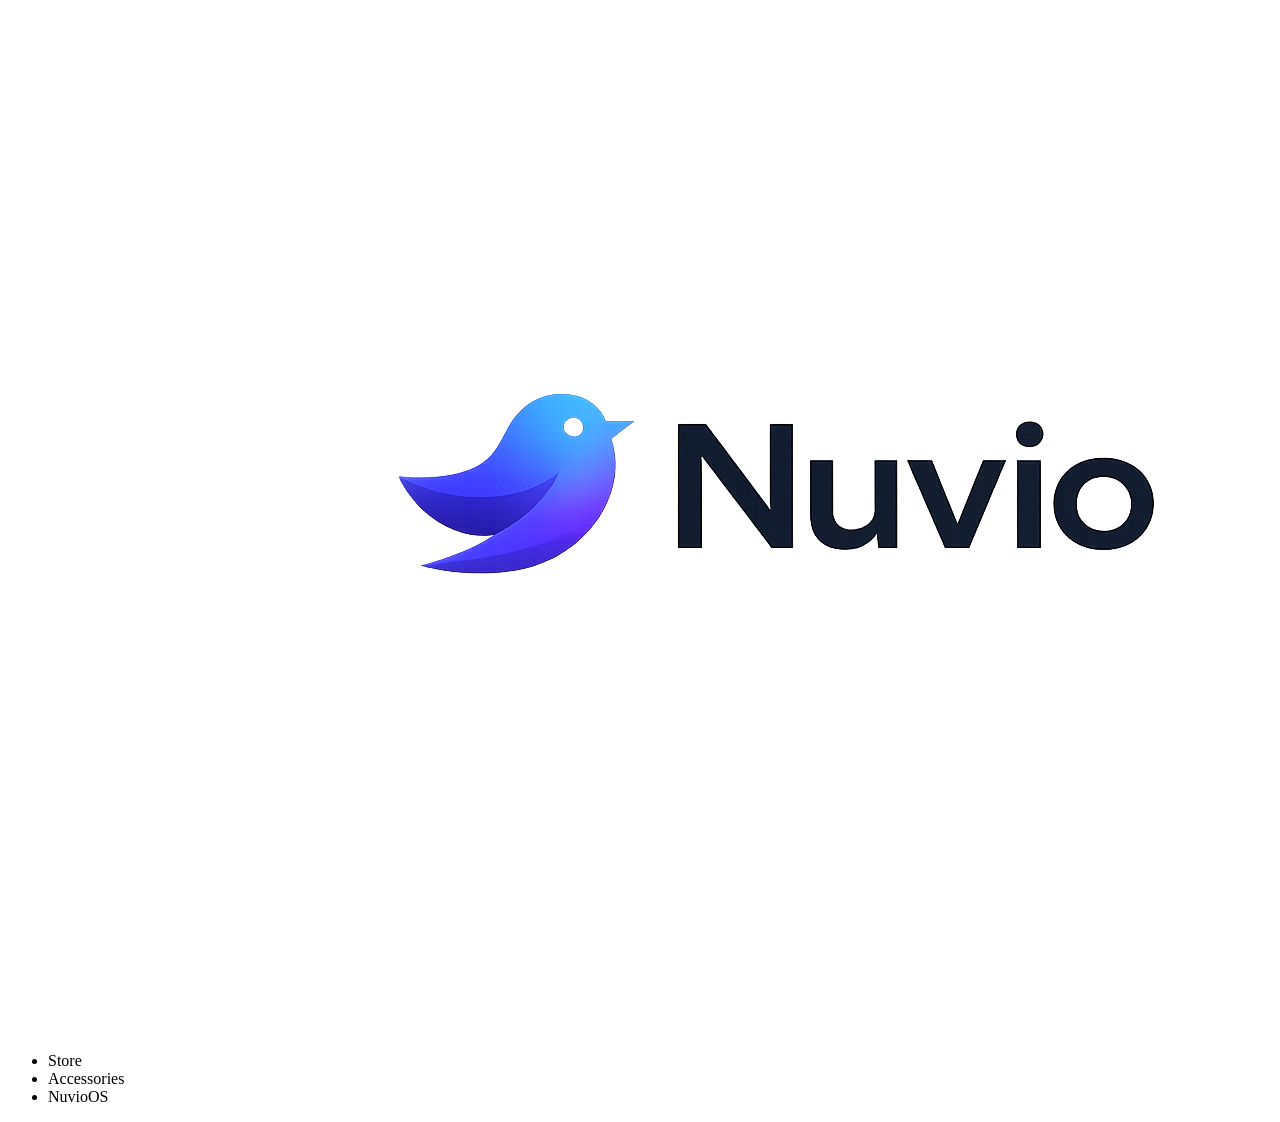
==== index.html @ 67d189f1 "added header in index & added icons" ====
<!DOCTYPE html>
<html lang="en">
<head>
    <meta charset="UTF-8">
    <meta name="viewport" content="width=device-width, initial-scale=1.0">
    <title>Document</title>
    <link rel="stylesheet" href="CSS/style.css">
</head>
<body>
    <header>
        <a href="index.html"><img src="IMG/logo.png" alt="logo"></a>

        <ul>
            <li>Store</li>
            <li>Accessories</li>
            <li>NuvioOS</li>
        </ul>
    </header>
</body>
</html>
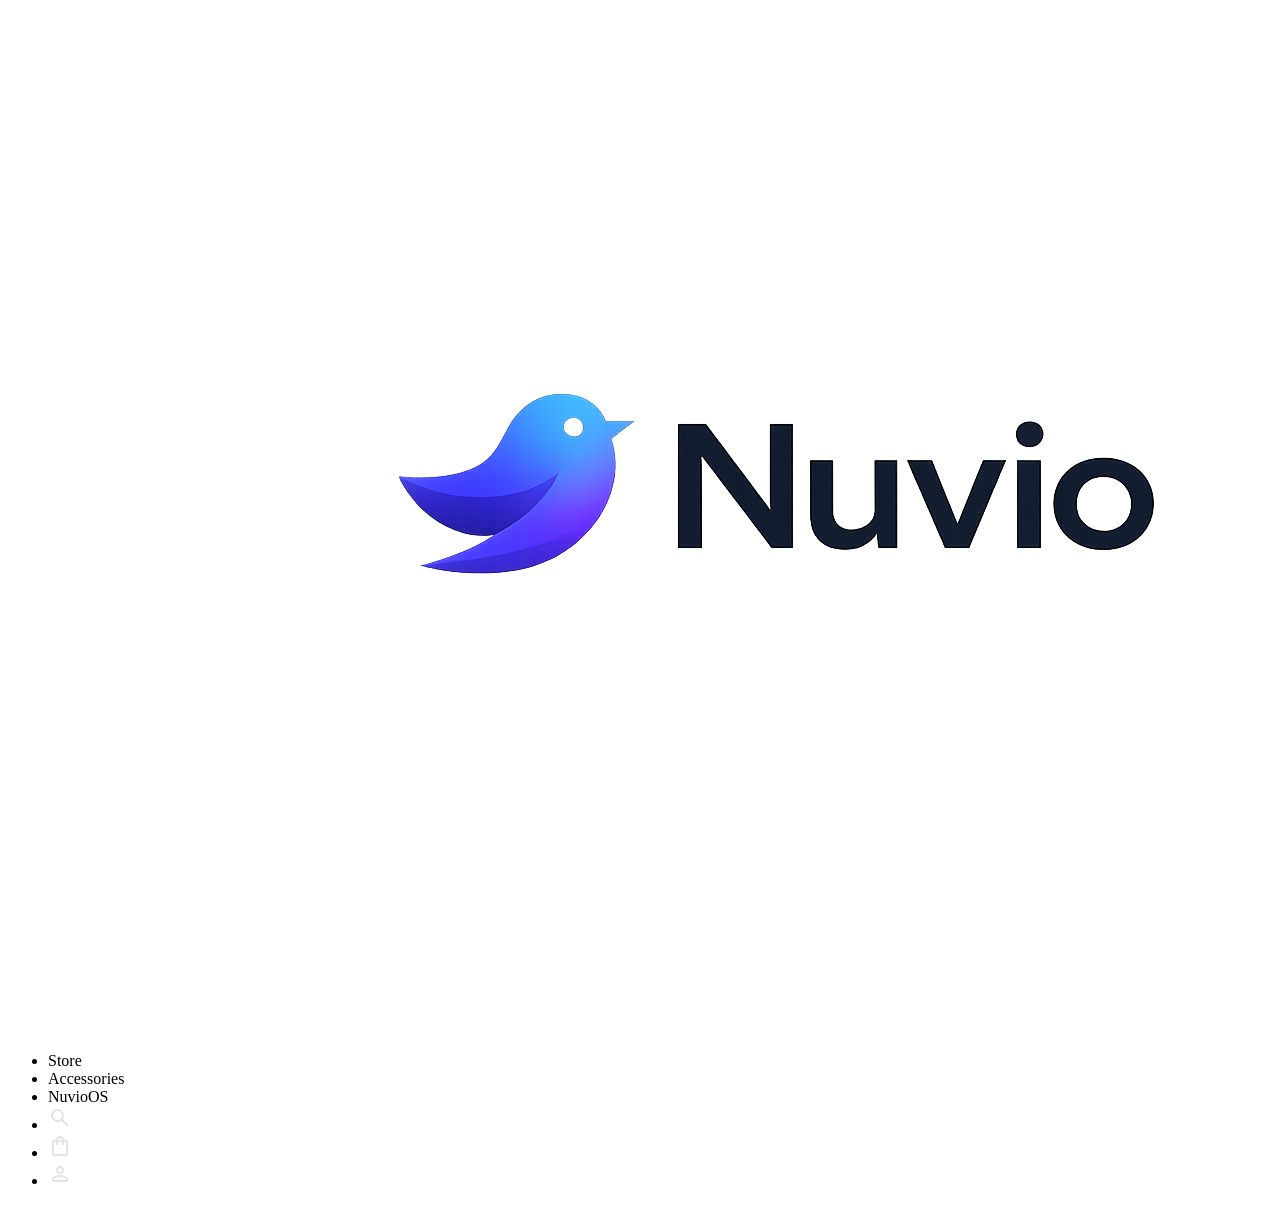
==== commit f8a472f3: "added css and html pages" ====
--- a/index.html
+++ b/index.html
@@ -14,7 +14,34 @@
             <li>Store</li>
             <li>Accessories</li>
             <li>NuvioOS</li>
+            <li><img src="IMG/search_icon.svg" alt="search"></li>
+            <li><img src="IMG/shop_icon.svg" alt="shop"></li>
+            <li><img src="IMG/profile_icon.svg" alt="profile"></li>
         </ul>
     </header>
+
+
+
+    <main>
+        <section class="section1">
+
+        </section>
+
+
+        <section class="section2">
+
+        </section>
+
+
+        <section class="section3">
+
+        </section>
+    </main>
+
+
+
+    <footer>
+
+    </footer>
 </body>
 </html>
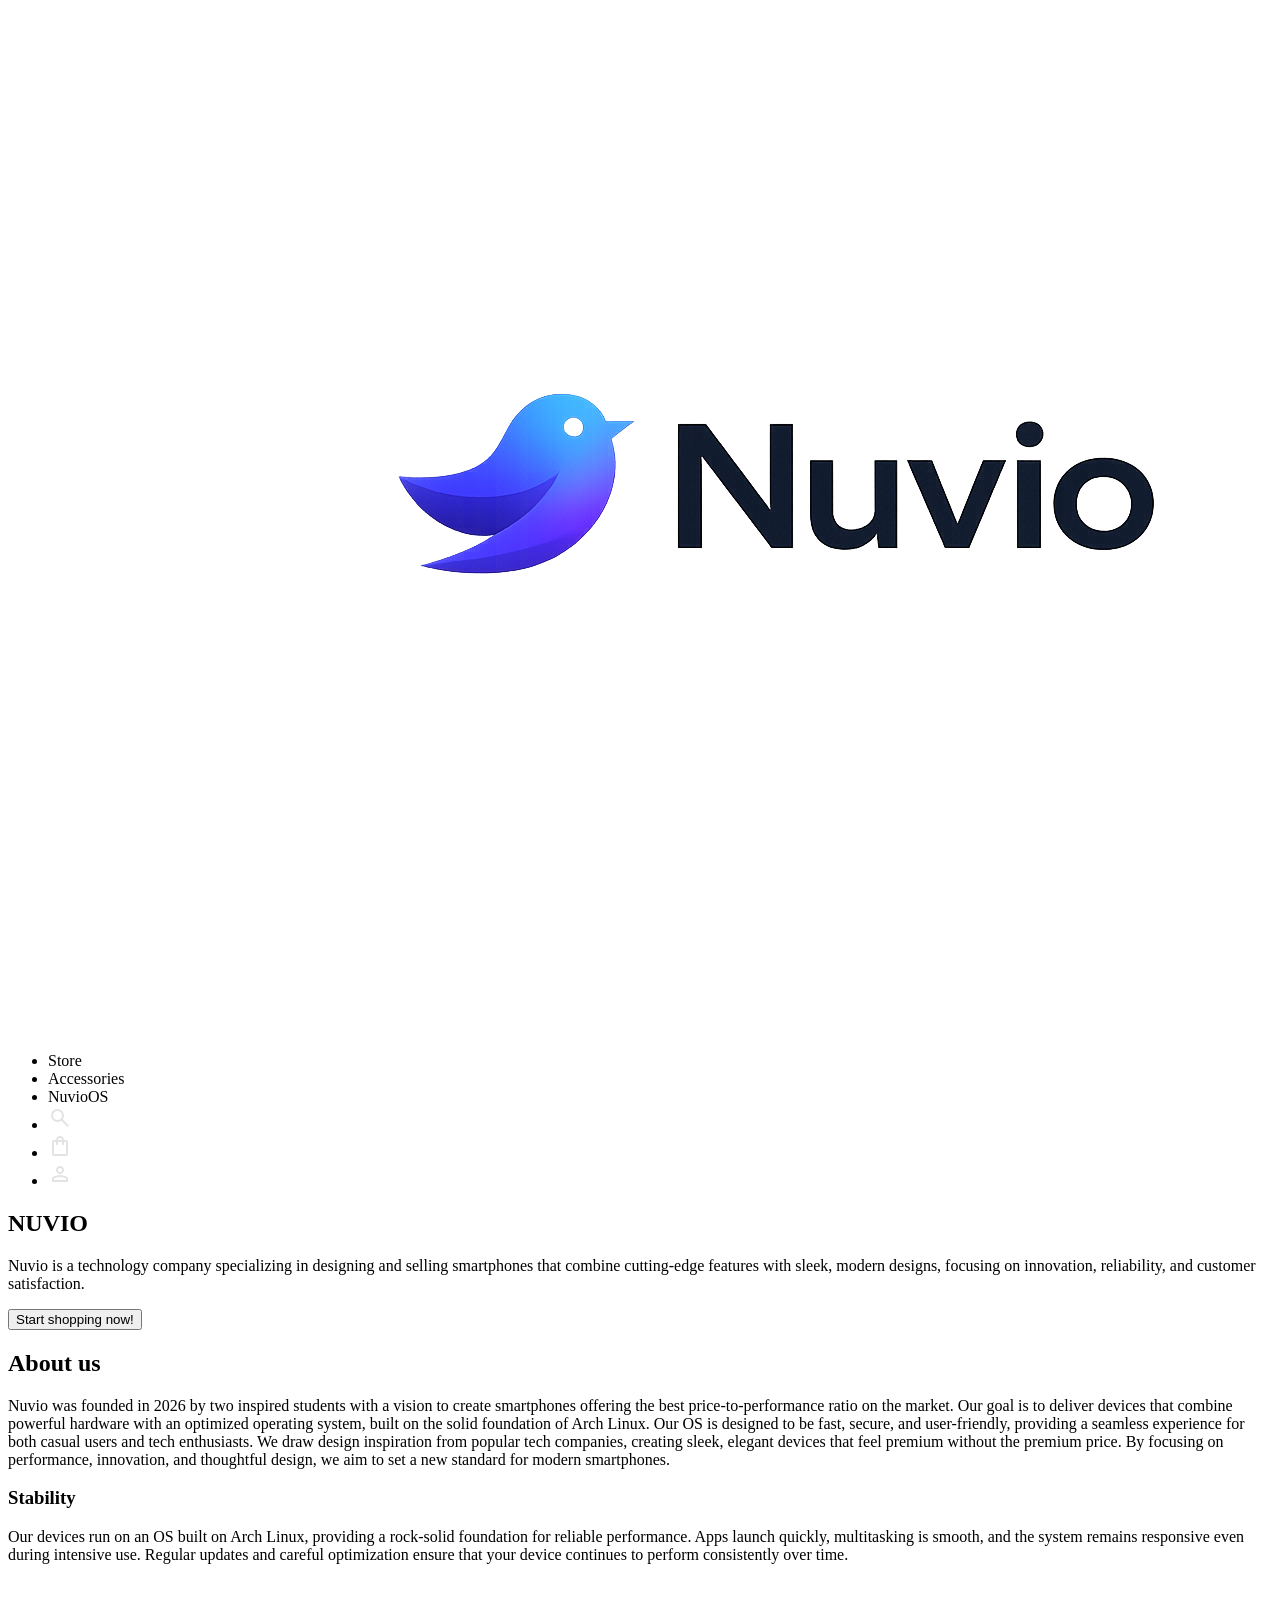
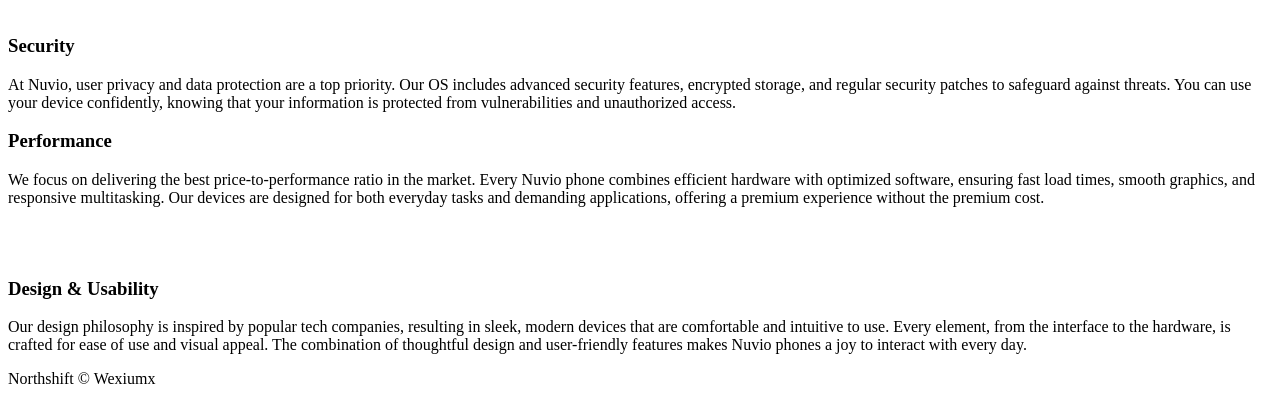
==== commit 0e2a7b18: "added articles in html" ====
--- a/index.html
+++ b/index.html
@@ -24,24 +24,61 @@
 
     <main>
         <section class="section1">
+            <h1>NUVIO</h1>
 
+            <p>Nuvio is a technology company specializing in designing and selling smartphones that combine cutting-edge features with sleek, modern designs, focusing on innovation, reliability, and customer satisfaction.</p>
+
+            <button>Start shopping now!</button>
         </section>
 
 
         <section class="section2">
+            <h2>About us</h2>
+
+            <p>Nuvio was founded in 2026 by two inspired students with a vision to create smartphones offering the best price-to-performance ratio on the market. Our goal is to deliver devices that combine powerful hardware with an optimized operating system, built on the solid foundation of Arch Linux. Our OS is designed to be fast, secure, and user-friendly, providing a seamless experience for both casual users and tech enthusiasts. We draw design inspiration from popular tech companies, creating sleek, elegant devices that feel premium without the premium price. By focusing on performance, innovation, and thoughtful design, we aim to set a new standard for modern smartphones.</p>
 
         </section>
 
 
         <section class="section3">
+            <article class="feature text-left">
+                <div class="text-box">
+                    <h3>Stability</h3>
+                    <p>Our devices run on an OS built on Arch Linux, providing a rock-solid foundation for reliable performance. Apps launch quickly, multitasking is smooth, and the system remains responsive even during intensive use. Regular updates and careful optimization ensure that your device continues to perform consistently over time.</p>
+                </div>
+                <img src="" alt="">
+            </article>
 
+            <article class="feature image-left">
+                <img src="" alt="">
+                <div class="text-box">
+                    <h3>Security</h3>
+                    <p>At Nuvio, user privacy and data protection are a top priority. Our OS includes advanced security features, encrypted storage, and regular security patches to safeguard against threats. You can use your device confidently, knowing that your information is protected from vulnerabilities and unauthorized access.</p>
+                </div>
+            </article>
+
+            <article class="feature text-left">
+                <div class="text-box">
+                    <h3>Performance</h3>
+                    <p>We focus on delivering the best price-to-performance ratio in the market. Every Nuvio phone combines efficient hardware with optimized software, ensuring fast load times, smooth graphics, and responsive multitasking. Our devices are designed for both everyday tasks and demanding applications, offering a premium experience without the premium cost.</p>
+                </div>
+                <img src="" alt="">
+            </article>
+
+            <article class="feature box-left">
+                <img src="" alt="">
+                <div class="text-box">
+                    <h3>Design & Usability</h3>
+                    <p>Our design philosophy is inspired by popular tech companies, resulting in sleek, modern devices that are comfortable and intuitive to use. Every element, from the interface to the hardware, is crafted for ease of use and visual appeal. The combination of thoughtful design and user-friendly features makes Nuvio phones a joy to interact with every day.</p>
+                </div>
+            </article>
         </section>
     </main>
 
 
 
     <footer>
-
+        <p>Northshift &copy; Wexiumx</p>
     </footer>
 </body>
 </html>
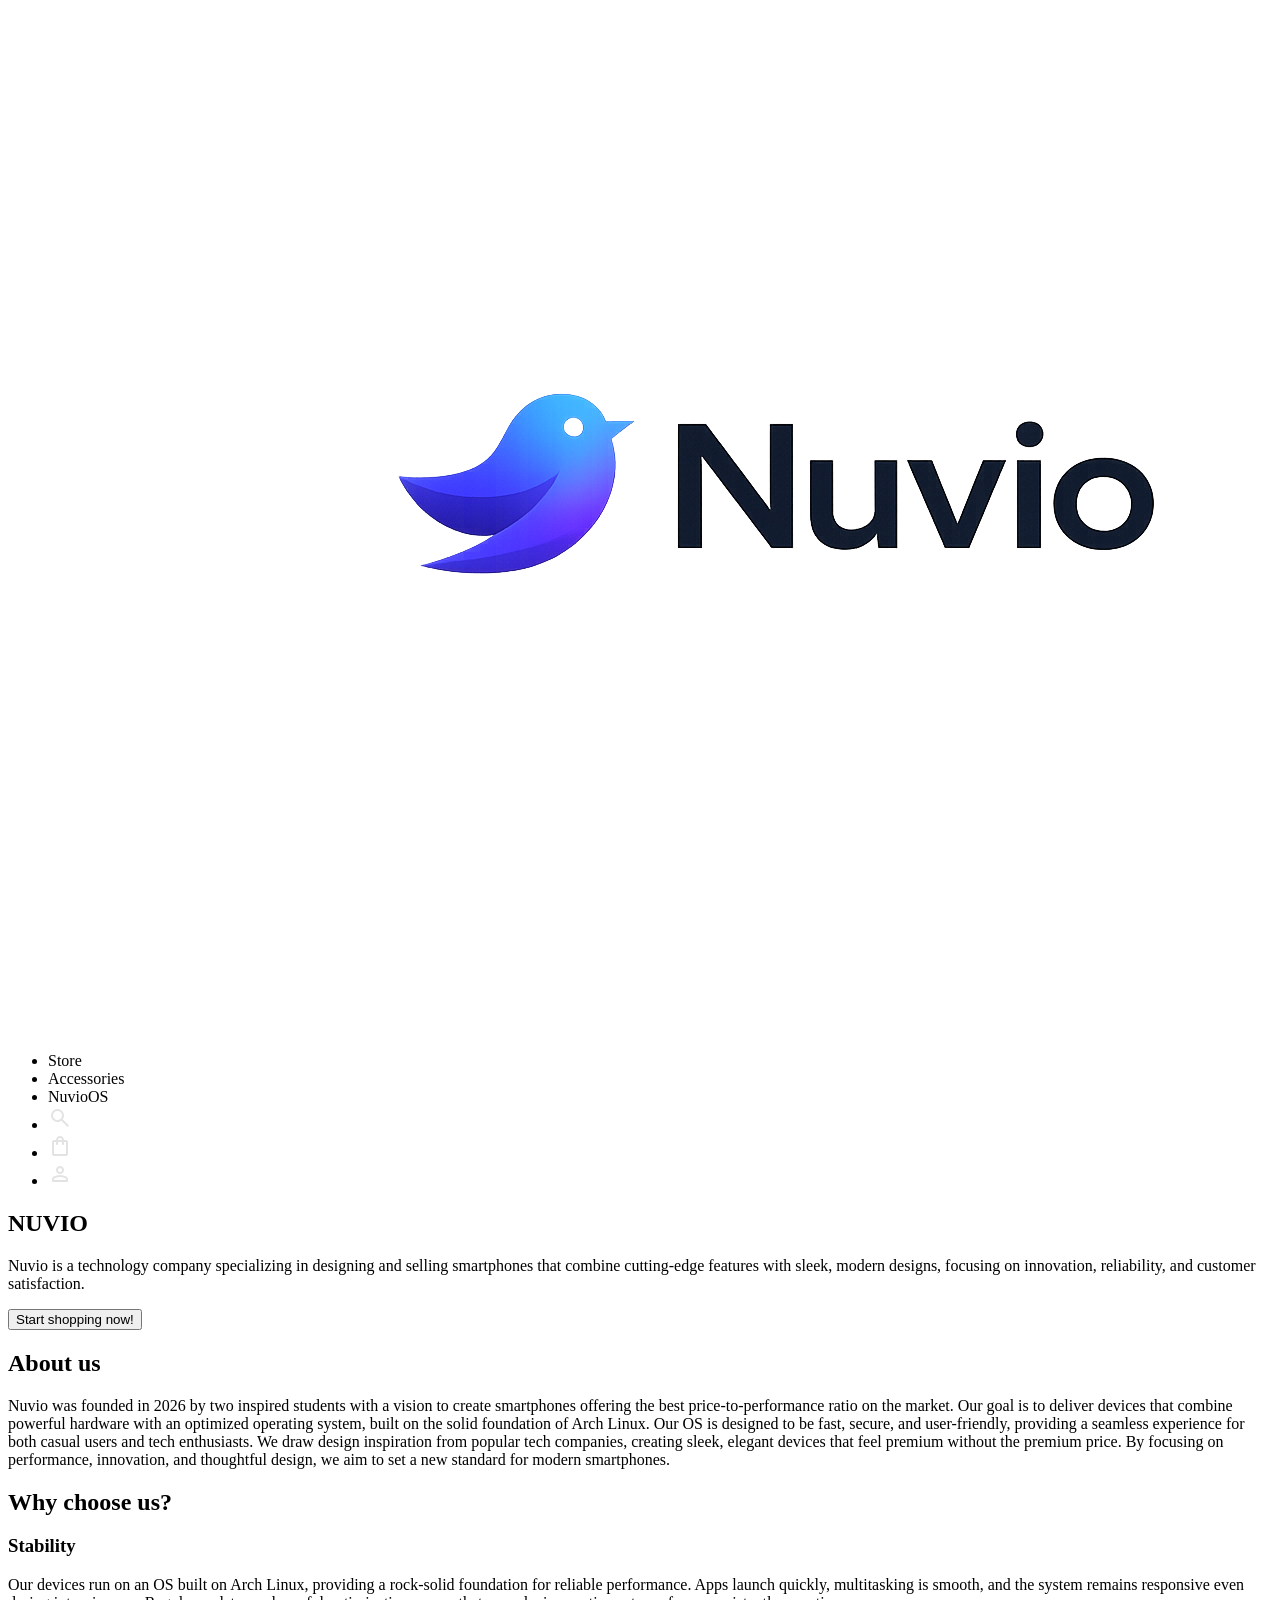
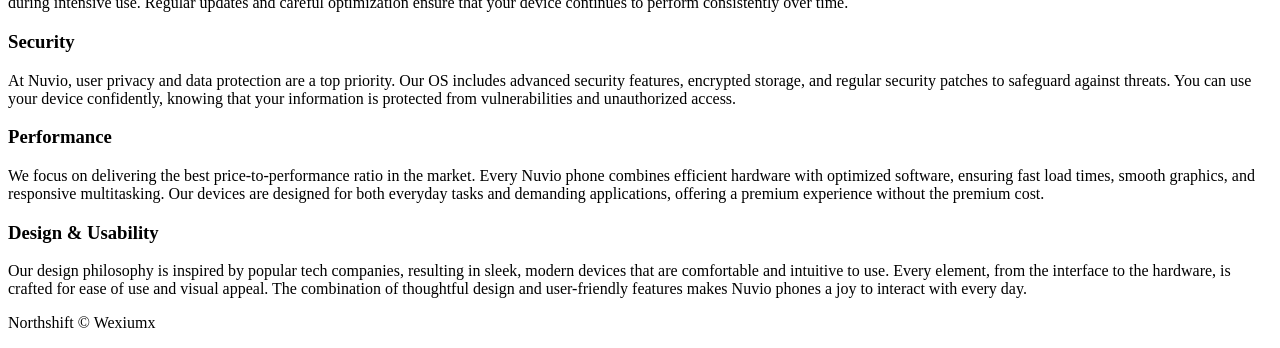
==== commit 1af6382a: "changed articles to cards, because we didn't find images" ====
--- a/index.html
+++ b/index.html
@@ -41,36 +41,34 @@
 
 
         <section class="section3">
-            <article class="feature text-left">
-                <div class="text-box">
-                    <h3>Stability</h3>
-                    <p>Our devices run on an OS built on Arch Linux, providing a rock-solid foundation for reliable performance. Apps launch quickly, multitasking is smooth, and the system remains responsive even during intensive use. Regular updates and careful optimization ensure that your device continues to perform consistently over time.</p>
-                </div>
-                <img src="" alt="">
+            <h2>Why choose us?</h2>
+
+
+            <article class="feature card1">
+                <h3>Stability</h3>
+
+                <p>Our devices run on an OS built on Arch Linux, providing a rock-solid foundation for reliable performance. Apps launch quickly, multitasking is smooth, and the system remains responsive even during intensive use. Regular updates and careful optimization ensure that your device continues to perform consistently over time.</p>
             </article>
 
-            <article class="feature image-left">
-                <img src="" alt="">
-                <div class="text-box">
-                    <h3>Security</h3>
-                    <p>At Nuvio, user privacy and data protection are a top priority. Our OS includes advanced security features, encrypted storage, and regular security patches to safeguard against threats. You can use your device confidently, knowing that your information is protected from vulnerabilities and unauthorized access.</p>
-                </div>
+
+            <article class="feature card2">
+                <h3>Security</h3>
+
+                <p>At Nuvio, user privacy and data protection are a top priority. Our OS includes advanced security features, encrypted storage, and regular security patches to safeguard against threats. You can use your device confidently, knowing that your information is protected from vulnerabilities and unauthorized access.</p>
             </article>
 
-            <article class="feature text-left">
-                <div class="text-box">
-                    <h3>Performance</h3>
-                    <p>We focus on delivering the best price-to-performance ratio in the market. Every Nuvio phone combines efficient hardware with optimized software, ensuring fast load times, smooth graphics, and responsive multitasking. Our devices are designed for both everyday tasks and demanding applications, offering a premium experience without the premium cost.</p>
-                </div>
-                <img src="" alt="">
+
+            <article class="feature card3">
+                <h3>Performance</h3>
+
+                <p>We focus on delivering the best price-to-performance ratio in the market. Every Nuvio phone combines efficient hardware with optimized software, ensuring fast load times, smooth graphics, and responsive multitasking. Our devices are designed for both everyday tasks and demanding applications, offering a premium experience without the premium cost.</p>
             </article>
 
-            <article class="feature box-left">
-                <img src="" alt="">
-                <div class="text-box">
-                    <h3>Design & Usability</h3>
-                    <p>Our design philosophy is inspired by popular tech companies, resulting in sleek, modern devices that are comfortable and intuitive to use. Every element, from the interface to the hardware, is crafted for ease of use and visual appeal. The combination of thoughtful design and user-friendly features makes Nuvio phones a joy to interact with every day.</p>
-                </div>
+
+            <article class="feature card4">
+                <h3>Design & Usability</h3>
+
+                <p>Our design philosophy is inspired by popular tech companies, resulting in sleek, modern devices that are comfortable and intuitive to use. Every element, from the interface to the hardware, is crafted for ease of use and visual appeal. The combination of thoughtful design and user-friendly features makes Nuvio phones a joy to interact with every day.</p>
             </article>
         </section>
     </main>
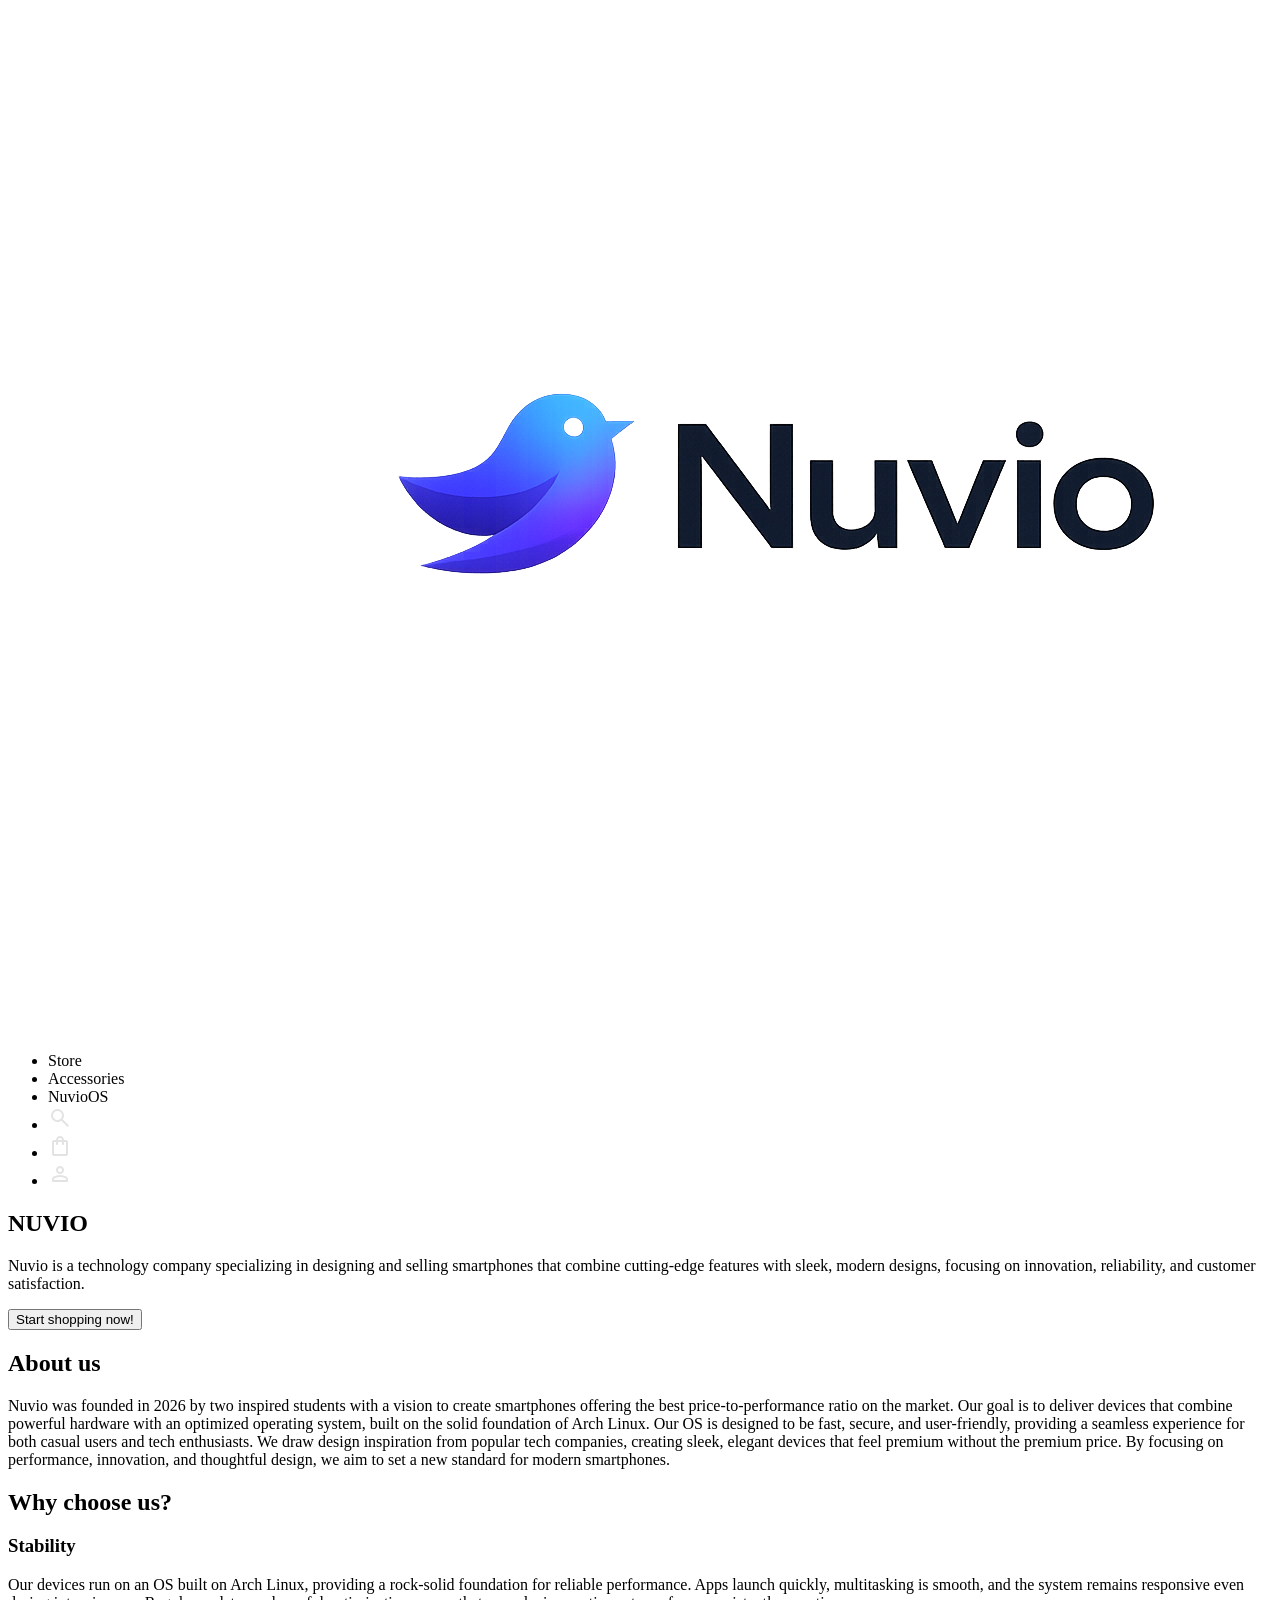
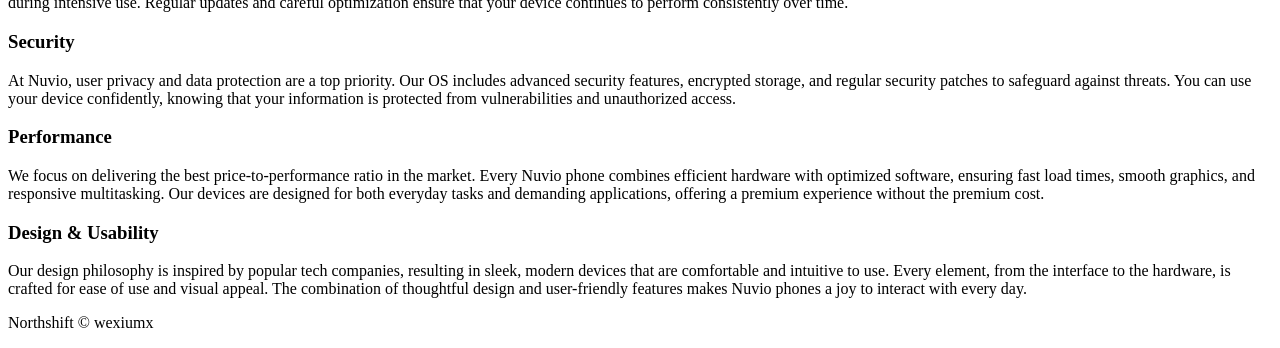
==== commit 0c5f39f4: "changed readme.md" ====
--- a/index.html
+++ b/index.html
@@ -76,7 +76,7 @@
 
 
     <footer>
-        <p>Northshift &copy; Wexiumx</p>
+        <p>Northshift &copy; wexiumx</p>
     </footer>
 </body>
 </html>
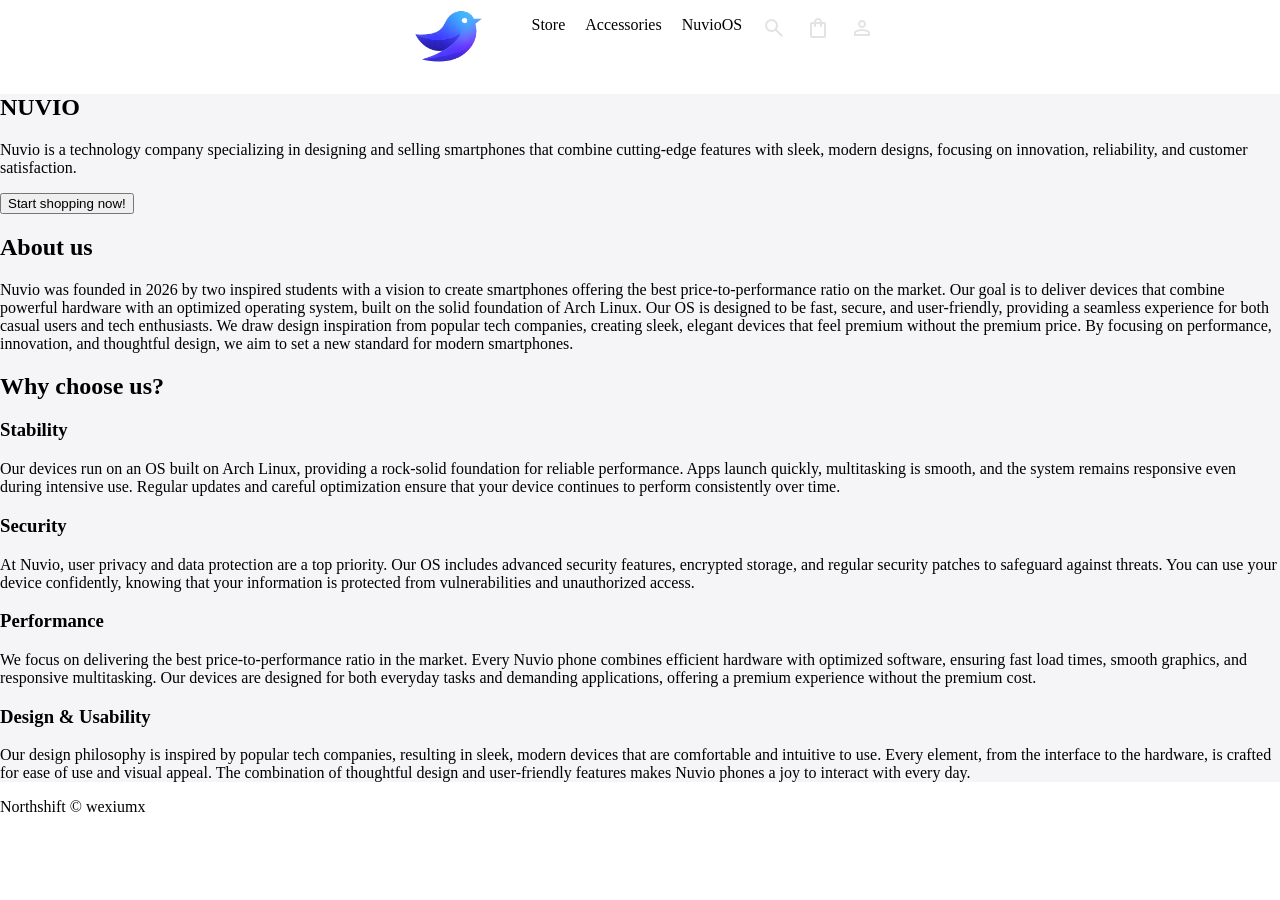
==== commit 30a601c3: "added header in css" ====
--- a/index.html
+++ b/index.html
@@ -8,15 +8,15 @@
 </head>
 <body>
     <header>
-        <a href="index.html"><img src="IMG/logo.png" alt="logo"></a>
+        <a href="index.html"><img src="IMG/logo.png" alt="logo" class="logo"></a>
 
         <ul>
             <li>Store</li>
             <li>Accessories</li>
             <li>NuvioOS</li>
-            <li><img src="IMG/search_icon.svg" alt="search"></li>
-            <li><img src="IMG/shop_icon.svg" alt="shop"></li>
-            <li><img src="IMG/profile_icon.svg" alt="profile"></li>
+            <li><img src="IMG/search_icon.svg" alt="search" class="icon"></li>
+            <li><img src="IMG/shop_icon.svg" alt="shop" class="icon"></li>
+            <li><img src="IMG/profile_icon.svg" alt="profile" class="icon"></li>
         </ul>
     </header>
 
--- a/CSS/style.css
+++ b/CSS/style.css
@@ -0,0 +1,27 @@
+body {
+    margin: 0;
+}
+
+header {
+    display: flex;
+    justify-content: center;
+}
+
+header ul {
+    list-style: none;
+    display: flex;
+    flex-wrap: nowrap;
+    column-gap: 20px;
+}
+
+.logo {
+    height: 70px;
+}
+
+.icon {
+    color: black;
+}
+
+main {
+    background-color: #f5f5f7;
+}
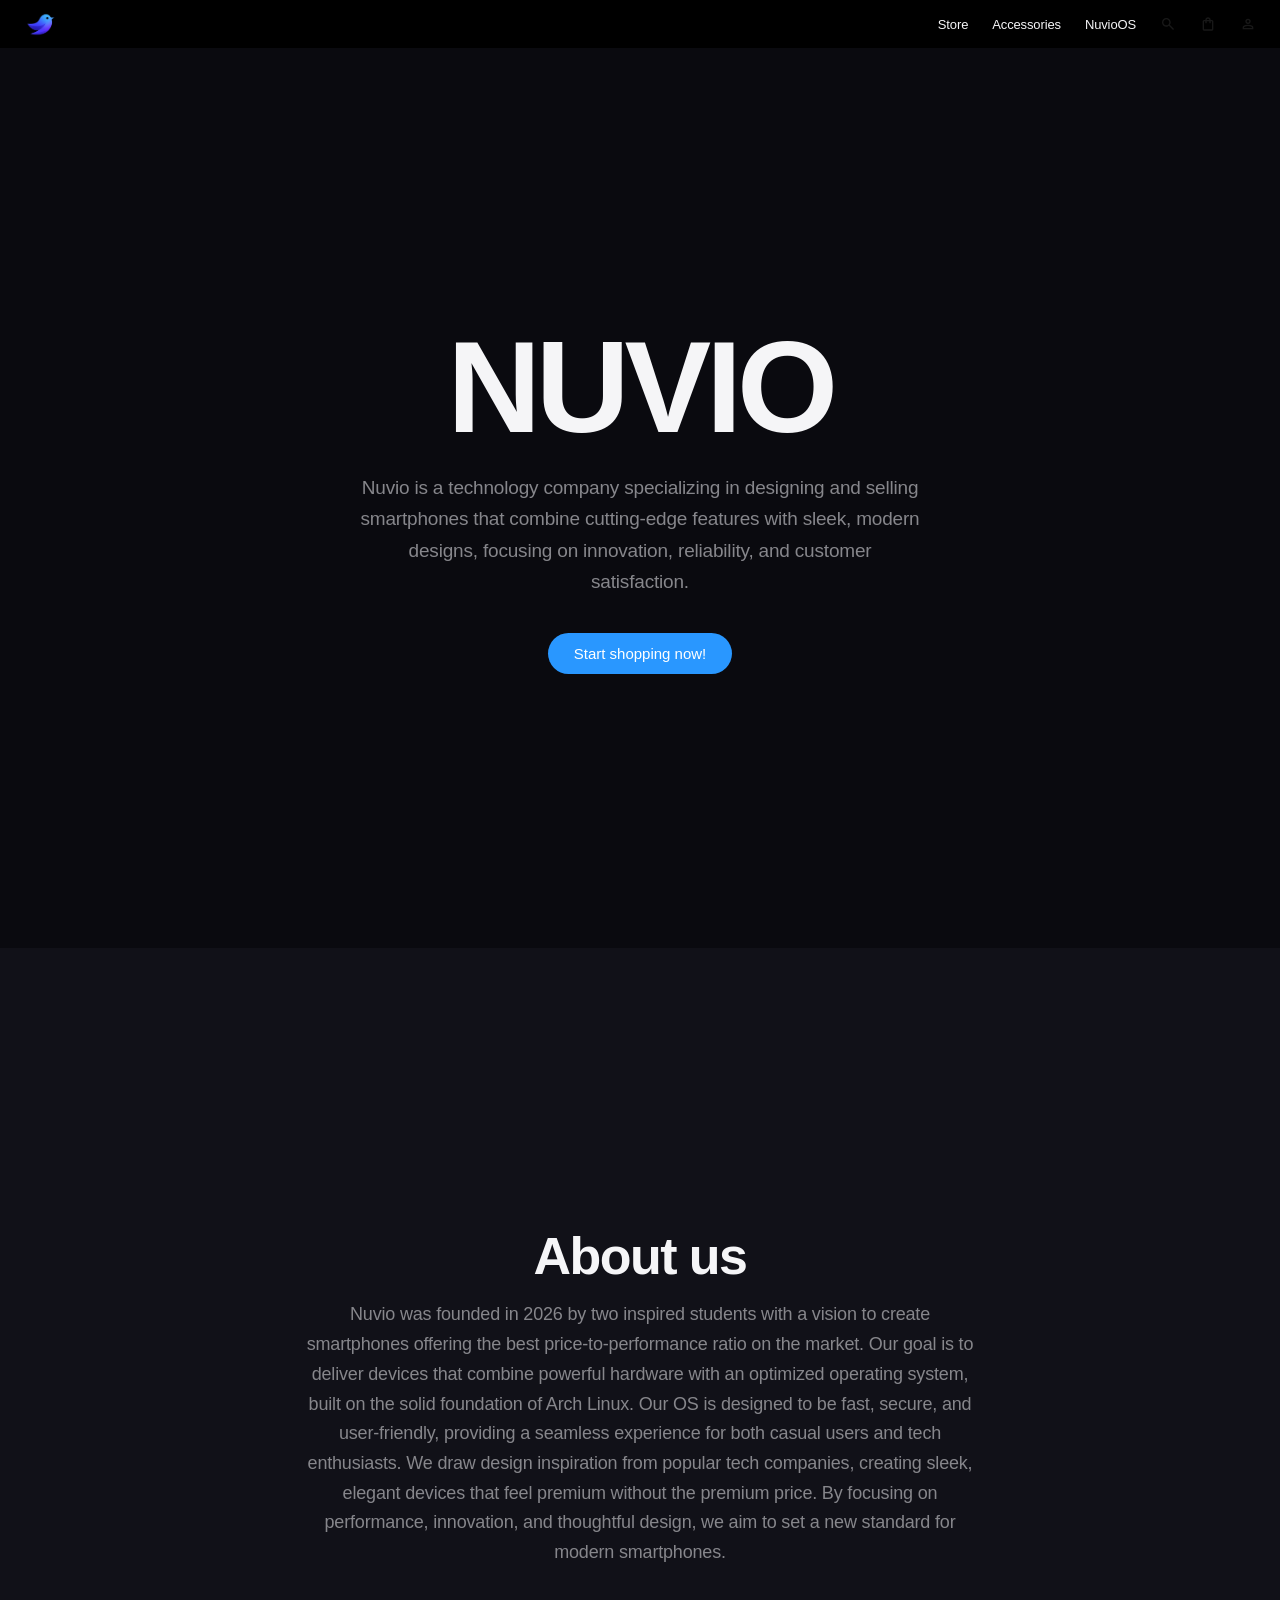
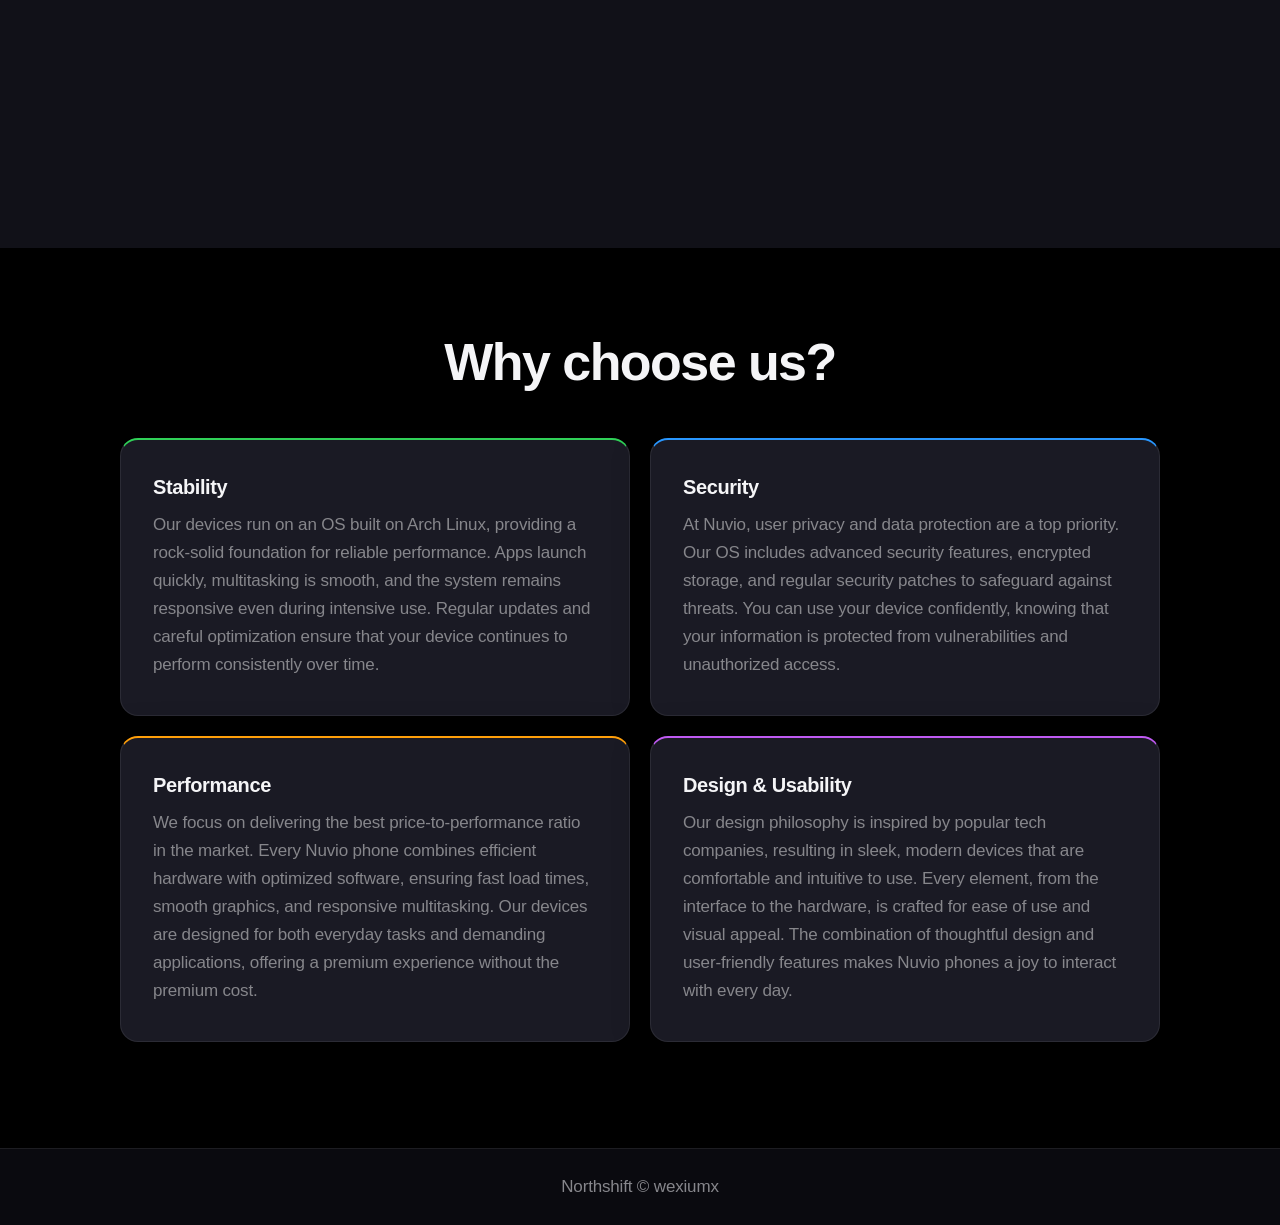
==== commit 0e4ce413: "updated index.html and style.css" ====
--- a/index.html
+++ b/index.html
@@ -22,58 +22,74 @@
 
 
 
-    <main>
-        <section class="section1">
+<main>
+
+    <section class="section1">
+        <article>
             <h1>NUVIO</h1>
 
-            <p>Nuvio is a technology company specializing in designing and selling smartphones that combine cutting-edge features with sleek, modern designs, focusing on innovation, reliability, and customer satisfaction.</p>
+            <p>
+                Nuvio is a technology company specializing in designing and selling smartphones that combine cutting-edge features with sleek, modern designs, focusing on innovation, reliability, and customer satisfaction.
+            </p>
 
-            <button>Start shopping now!</button>
-        </section>
+            <a href="PAGES/store.html"><button>Start shopping now!</button></a>
+        </article>
+    </section>
 
 
-        <section class="section2">
+    <section class="section2">
+        <article>
             <h2>About us</h2>
 
-            <p>Nuvio was founded in 2026 by two inspired students with a vision to create smartphones offering the best price-to-performance ratio on the market. Our goal is to deliver devices that combine powerful hardware with an optimized operating system, built on the solid foundation of Arch Linux. Our OS is designed to be fast, secure, and user-friendly, providing a seamless experience for both casual users and tech enthusiasts. We draw design inspiration from popular tech companies, creating sleek, elegant devices that feel premium without the premium price. By focusing on performance, innovation, and thoughtful design, we aim to set a new standard for modern smartphones.</p>
-
-        </section>
+            <p>
+                Nuvio was founded in 2026 by two inspired students with a vision to create smartphones offering the best price-to-performance ratio on the market. Our goal is to deliver devices that combine powerful hardware with an optimized operating system, built on the solid foundation of Arch Linux. Our OS is designed to be fast, secure, and user-friendly, providing a seamless experience for both casual users and tech enthusiasts. We draw design inspiration from popular tech companies, creating sleek, elegant devices that feel premium without the premium price. By focusing on performance, innovation, and thoughtful design, we aim to set a new standard for modern smartphones.
+            </p>
+        </article>
+    </section>
 
 
-        <section class="section3">
+    <section class="section3">
+        <article>
             <h2>Why choose us?</h2>
 
+            <div class="features">
 
-            <article class="feature card1">
-                <h3>Stability</h3>
-
-                <p>Our devices run on an OS built on Arch Linux, providing a rock-solid foundation for reliable performance. Apps launch quickly, multitasking is smooth, and the system remains responsive even during intensive use. Regular updates and careful optimization ensure that your device continues to perform consistently over time.</p>
-            </article>
+                <article class="feature card1">
+                    <h3>Stability</h3>
+                    <p>
+                        Our devices run on an OS built on Arch Linux, providing a rock-solid foundation for reliable performance. Apps launch quickly, multitasking is smooth, and the system remains responsive even during intensive use. Regular updates and careful optimization ensure that your device continues to perform consistently over time.
+                    </p>
+                </article>
 
 
-            <article class="feature card2">
-                <h3>Security</h3>
-
-                <p>At Nuvio, user privacy and data protection are a top priority. Our OS includes advanced security features, encrypted storage, and regular security patches to safeguard against threats. You can use your device confidently, knowing that your information is protected from vulnerabilities and unauthorized access.</p>
-            </article>
+                <article class="feature card2">
+                    <h3>Security</h3>
+                    <p>
+                        At Nuvio, user privacy and data protection are a top priority. Our OS includes advanced security features, encrypted storage, and regular security patches to safeguard against threats. You can use your device confidently, knowing that your information is protected from vulnerabilities and unauthorized access.
+                    </p>
+                </article>
 
 
-            <article class="feature card3">
-                <h3>Performance</h3>
-
-                <p>We focus on delivering the best price-to-performance ratio in the market. Every Nuvio phone combines efficient hardware with optimized software, ensuring fast load times, smooth graphics, and responsive multitasking. Our devices are designed for both everyday tasks and demanding applications, offering a premium experience without the premium cost.</p>
-            </article>
+                <article class="feature card3">
+                    <h3>Performance</h3>
+                    <p>
+                        We focus on delivering the best price-to-performance ratio in the market. Every Nuvio phone combines efficient hardware with optimized software, ensuring fast load times, smooth graphics, and responsive multitasking. Our devices are designed for both everyday tasks and demanding applications, offering a premium experience without the premium cost.
+                    </p>
+                </article>
 
 
-            <article class="feature card4">
-                <h3>Design & Usability</h3>
+                <article class="feature card4">
+                    <h3>Design & Usability</h3>
+                    <p>
+                        Our design philosophy is inspired by popular tech companies, resulting in sleek, modern devices that are comfortable and intuitive to use. Every element, from the interface to the hardware, is crafted for ease of use and visual appeal. The combination of thoughtful design and user-friendly features makes Nuvio phones a joy to interact with every day.
+                    </p>
+                </article>
 
-                <p>Our design philosophy is inspired by popular tech companies, resulting in sleek, modern devices that are comfortable and intuitive to use. Every element, from the interface to the hardware, is crafted for ease of use and visual appeal. The combination of thoughtful design and user-friendly features makes Nuvio phones a joy to interact with every day.</p>
-            </article>
-        </section>
-    </main>
+            </div>
+        </article>
+    </section>
 
-
+</main>
 
     <footer>
         <p>Northshift &copy; wexiumx</p>
--- a/CSS/style.css
+++ b/CSS/style.css
@@ -1,27 +1,272 @@
+/* ============================================================
+   NUVIO — Apple-inspired stylesheet · Dark / Midnight edition
+   Palette: deep navy blacks, cool grays, electric blue accent
+   ============================================================ */
+
+/* ── Reset & base ─────────────────────────────────────────── */
+*, *::before, *::after {
+    box-sizing: border-box;
+    margin: 0;
+    padding: 0;
+}
+
+:root {
+    --color-bg:          #000000;
+    --color-surface:     #0a0a0f;
+    --color-surface-2:   #111118;
+    --color-card:        #1a1a24;
+    --color-card-hover:  #21212e;
+
+    --color-text:        #f5f5f7;
+    --color-text-muted:  #86868b;
+    --color-text-dim:    #48484f;
+
+    --color-accent:      #2997ff;
+    --color-accent-glow: rgba(41, 151, 255, 0.28);
+    --color-border:      rgba(255, 255, 255, 0.08);
+    --color-header-bg:   rgba(0, 0, 0, 0.75);
+
+    --font-display: -apple-system, "SF Pro Display", "Helvetica Neue", Helvetica, Arial, sans-serif;
+    --font-body:    -apple-system, "SF Pro Text",    "Helvetica Neue", Helvetica, Arial, sans-serif;
+
+    --radius-card:   18px;
+    --radius-btn:    980px;
+
+    --shadow-card:   0 4px 32px rgba(0, 0, 0, 0.5);
+    --shadow-hover:  0 8px 48px rgba(0, 0, 0, 0.7);
+
+    --transition:    0.35s cubic-bezier(0.4, 0, 0.2, 1);
+}
+
+
 body {
     margin: 0;
-}
-
+    font-family: var(--font-body);
+    background-color: var(--color-bg);
+    color: var(--color-text);
+}
+
+
+/* ── Header / Nav ─────────────────────────────────────────── */
 header {
-    display: flex;
-    justify-content: center;
+    position: sticky;
+    display: flex;
+    justify-content: space-between;
+    padding: 0 24px;
+    height: 48px;
+}
+
+header a {
+    display: flex;
+    align-items: center;
+}
+
+.logo {
+    height: 28px;
+    width: auto;
 }
 
 header ul {
     list-style: none;
     display: flex;
+    align-items: center;
     flex-wrap: nowrap;
-    column-gap: 20px;
-}
-
-.logo {
-    height: 70px;
-}
-
+    column-gap: 24px;
+    padding: 0;
+}
+
+header ul li {
+    font-size: 13px;
+    font-weight: 400;
+    color: var(--color-text);
+    cursor: pointer;
+    letter-spacing: -0.01em;
+    transition: color var(--transition);
+}
+
+header ul li:hover {
+    color: var(--color-text-muted);
+}
+
+/* Icons — brighten on dark bg */
 .icon {
-    color: black;
-}
-
+    display: block;
+    width: 16px;
+    height: 16px;
+    filter: invert(1) brightness(0.85);
+    transition: filter var(--transition);
+}
+
+.icon:hover {
+    filter: invert(1) brightness(1);
+}
+
+
+/* ── Main ─────────────────────────────────────────────────── */
 main {
-    background-color: #f5f5f7;
-}+    background-color: var(--color-bg);
+}
+
+
+/* ── Shared section rules ─────────────────────────────────── */
+section {
+    min-height: 100vh;
+    display: flex;
+    justify-content: center;
+    align-items: center;
+    text-align: center;
+    padding: 80px 24px;
+}
+
+section article {
+    max-width: 680px;
+}
+
+
+/* ── Typography ───────────────────────────────────────────── */
+h1 {
+    font-family: var(--font-display);
+    font-size: 130px;
+    font-weight: 700;
+    letter-spacing: -0.04em;
+    line-height: 1;
+    margin-bottom: 20px;
+}
+
+h2 {
+    font-family: var(--font-display);
+    font-size: 52px;
+    font-weight: 600;
+    letter-spacing: -0.03em;
+    line-height: 1.08;
+    color: var(--color-text);
+    margin-bottom: 16px;
+}
+
+h3 {
+    font-family: var(--font-display);
+    font-size: 20px;
+    font-weight: 600;
+    letter-spacing: -0.02em;
+    color: var(--color-text);
+    margin-bottom: 10px;
+}
+
+p {
+    font-size: 17px;
+    font-weight: 400;
+    line-height: 1.65;
+    color: var(--color-text-muted);
+    letter-spacing: -0.01em;
+}
+
+
+/* ── Section 1 — Hero ─────────────────────────────────────── */
+.section1 {
+    background: var(--color-surface);
+    min-height: 100vh;
+}
+
+.section1 p {
+    font-size: 19px;
+    max-width: 560px;
+    margin: 0 auto 36px;
+}
+
+
+/* ── Button ───────────────────────────────────────────── */
+button {
+    display: inline-block;
+    padding: 12px 26px;
+    font-family: var(--font-body);
+    font-size: 15px;
+    font-weight: 500;
+    color: #fff;
+    background: var(--color-accent);
+    border: none;
+    border-radius: var(--radius-btn);
+    cursor: pointer;
+    transition: background var(--transition), transform var(--transition), box-shadow var(--transition);
+}
+
+button:hover {
+    background: #4aabff;
+    transform: scale(1.01);
+    box-shadow: 0 4px 24px var(--color-accent-glow);
+}
+
+button:active {
+    transform: scale(0.98);
+}
+
+
+/* ── Section 2 — About ────────────────────────────────────── */
+.section2 {
+    background-color: var(--color-surface-2);
+}
+
+.section2 p {
+    font-size: 18px;
+}
+
+
+/* ── Section 3 — Features / Cards ────────────────────────── */
+.section3 {
+    background-color: var(--color-bg);
+    padding-bottom: 100px;
+}
+
+.section3 > article {
+    max-width: 1040px;
+    width: 100%;
+}
+
+.section3 h2 {
+    margin-bottom: 48px;
+}
+
+/* 2 × 2 feature grid */
+.features {
+    display: grid;
+    grid-template-columns: repeat(2, 1fr);
+    gap: 20px;
+}
+
+/* Card base */
+.feature {
+    background: var(--color-card);
+    border-radius: var(--radius-card);
+    padding: 36px 32px;
+    text-align: left;
+    box-shadow: var(--shadow-card);
+    border: 1px solid var(--color-border);
+    transition: background var(--transition), transform var(--transition), box-shadow var(--transition);
+}
+
+.feature:hover {
+    background: var(--color-card-hover);
+    transform: translateY(-4px);
+    box-shadow: var(--shadow-hover);
+}
+
+.feature h3 {
+    margin-bottom: 12px;
+}
+
+/* Coloured top-border accent per card */
+.card1 { border-top: 2px solid #30d158; }   /* green  — stability  */
+.card2 { border-top: 2px solid #2997ff; }   /* blue   — security   */
+.card3 { border-top: 2px solid #ff9f0a; }   /* amber  — performance */
+.card4 { border-top: 2px solid #bf5af2; }   /* purple — design     */
+
+
+/* ── Footer ───────────────────────────────────────────────── */
+footer {
+    text-align: center;
+    padding: 24px 16px;
+    font-size: 13px;
+    color: var(--color-text-dim);
+    background: var(--color-surface);
+    border-top: 1px solid var(--color-border);
+}
+
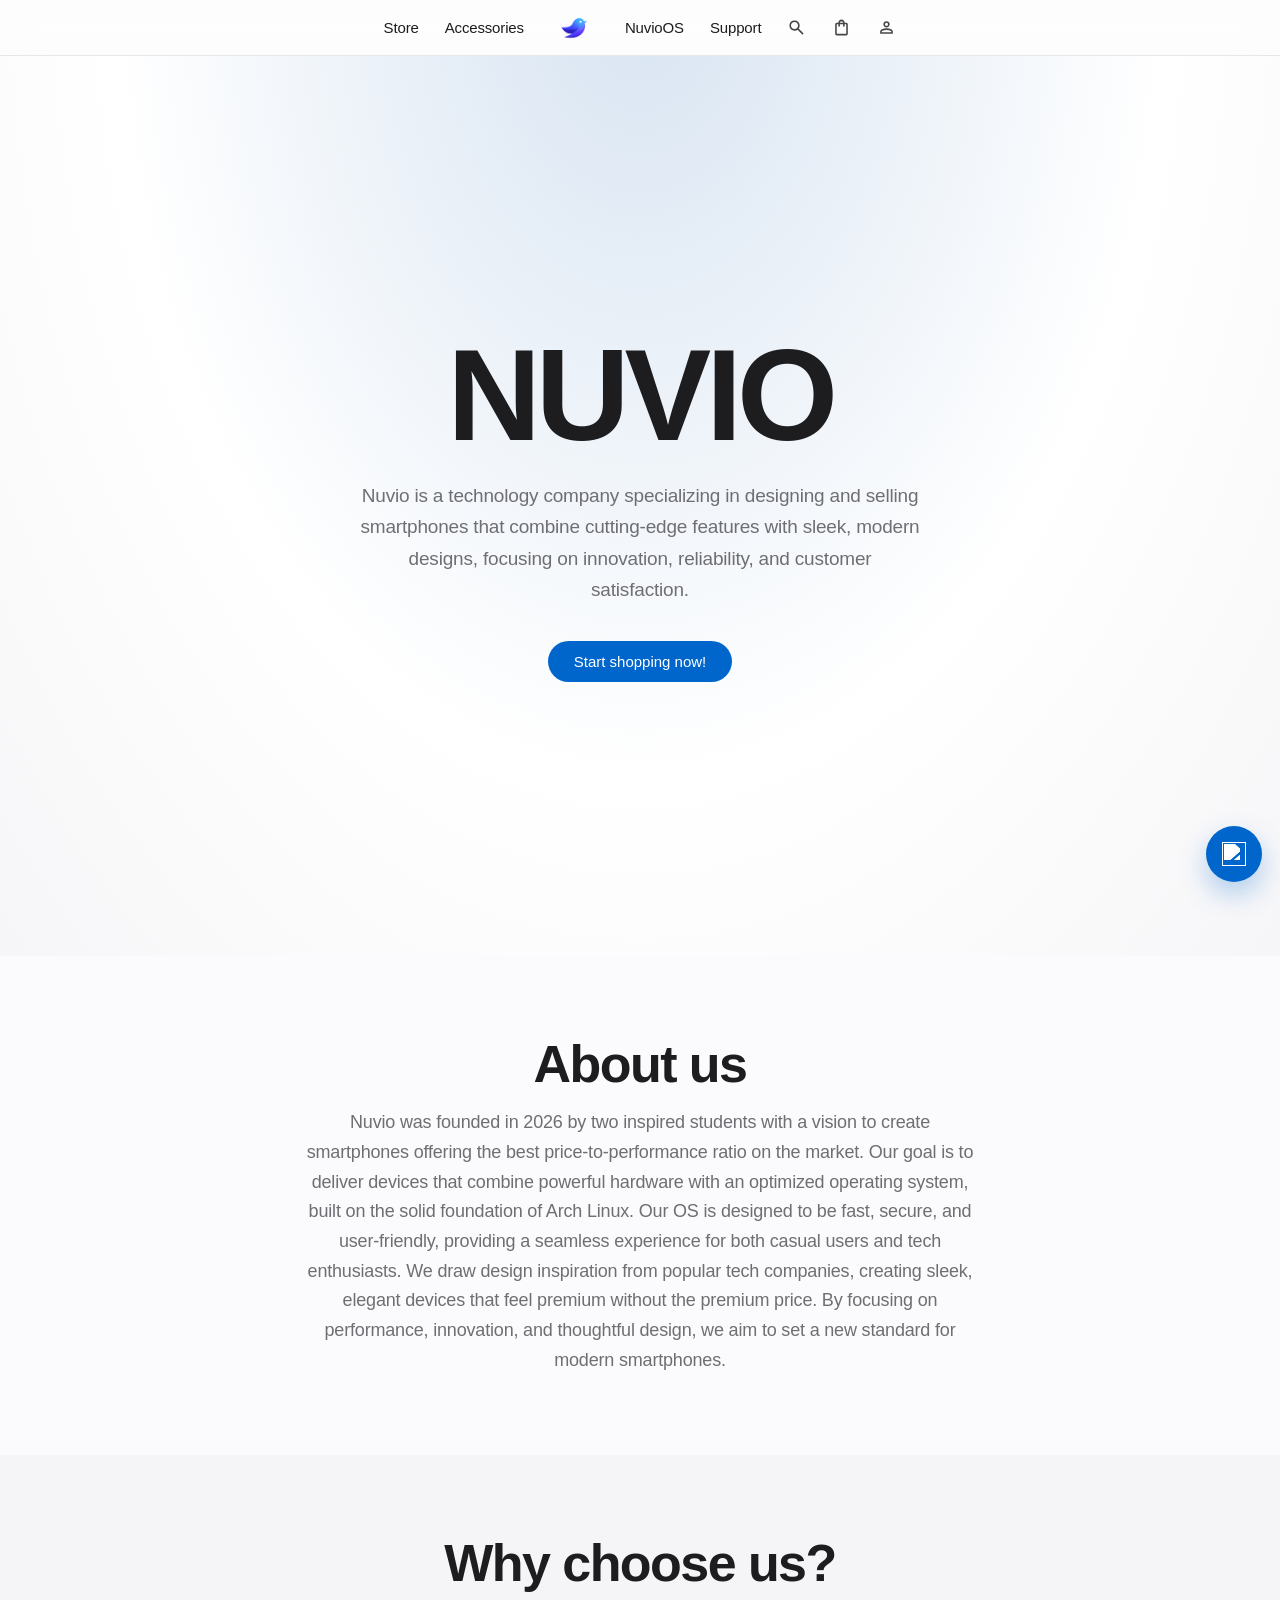
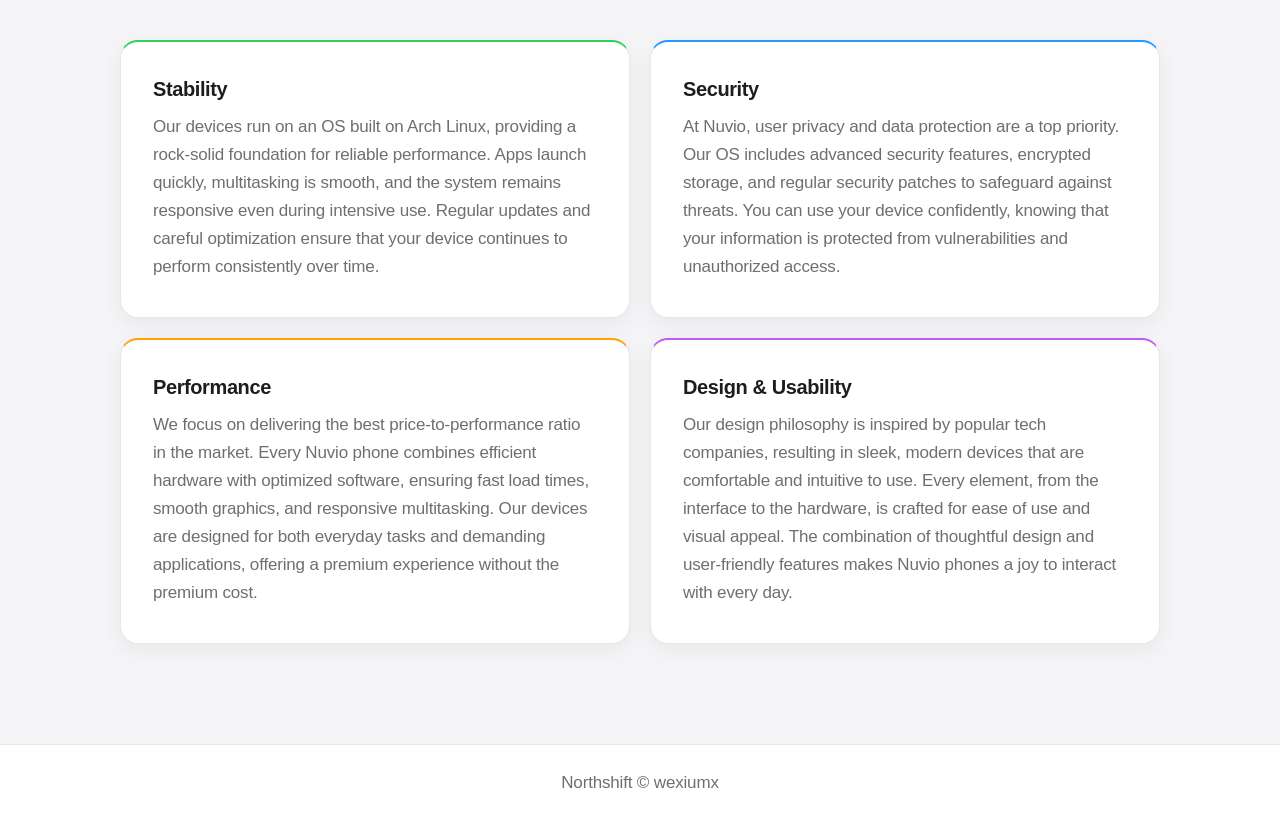
==== commit cc78a7ef: "Major Update: Release Version 1.0.0 full website Finished." ====
--- a/index.html
+++ b/index.html
@@ -3,20 +3,20 @@
 <head>
     <meta charset="UTF-8">
     <meta name="viewport" content="width=device-width, initial-scale=1.0">
-    <title>Document</title>
+    <title>Nuvio</title>
     <link rel="stylesheet" href="CSS/style.css">
 </head>
 <body>
     <header>
-        <a href="index.html"><img src="IMG/logo.png" alt="logo" class="logo"></a>
-
         <ul>
-            <li>Store</li>
-            <li>Accessories</li>
-            <li>NuvioOS</li>
-            <li><img src="IMG/search_icon.svg" alt="search" class="icon"></li>
-            <li><img src="IMG/shop_icon.svg" alt="shop" class="icon"></li>
-            <li><img src="IMG/profile_icon.svg" alt="profile" class="icon"></li>
+            <li><a href="PAGES/store.html">Store</a></li>
+            <li><a href="PAGES/accessories.html">Accessories</a></li>
+            <li class="nav-logo"><a href="index.html"><img src="IMG/logo.png" alt="logo" class="logo"></a></li>
+            <li><a href="PAGES/nuvioOS.html">NuvioOS</a></li>
+            <li><a href="PAGES/support.html">Support</a></li>
+            <li><a href="#"><img src="IMG/search_icon.svg" alt="search" class="icon"></a></li>
+            <li><a href="PAGES/shoping-bag.html"><img src="IMG/shop_icon.svg" alt="shopping bag" class="icon"></a></li>
+            <li><a href="PAGES/profile.html"><img src="IMG/profile_icon.svg" alt="profile" class="icon"></a></li>
         </ul>
     </header>
 
@@ -94,5 +94,6 @@
     <footer>
         <p>Northshift &copy; wexiumx</p>
     </footer>
+    <script src="JS/main.js"></script>
 </body>
 </html>
--- a/CSS/style.css
+++ b/CSS/style.css
@@ -1,7 +1,7 @@
 /* ============================================================
-   NUVIO — Apple-inspired stylesheet · Dark / Midnight edition
-   Palette: deep navy blacks, cool grays, electric blue accent
-   ============================================================ */
+    NUVIO — Apple-inspired stylesheet · Light / Premium edition
+    Palette: white, soft gray, graphite text, cobalt accent
+    ============================================================ */
 
 /* ── Reset & base ─────────────────────────────────────────── */
 *, *::before, *::after {
@@ -11,20 +11,20 @@
 }
 
 :root {
-    --color-bg:          #000000;
-    --color-surface:     #0a0a0f;
-    --color-surface-2:   #111118;
-    --color-card:        #1a1a24;
-    --color-card-hover:  #21212e;
-
-    --color-text:        #f5f5f7;
-    --color-text-muted:  #86868b;
-    --color-text-dim:    #48484f;
-
-    --color-accent:      #2997ff;
-    --color-accent-glow: rgba(41, 151, 255, 0.28);
-    --color-border:      rgba(255, 255, 255, 0.08);
-    --color-header-bg:   rgba(0, 0, 0, 0.75);
+    --color-bg:          #f5f5f7;
+    --color-surface:     #ffffff;
+    --color-surface-2:   #fbfbfd;
+    --color-card:        #ffffff;
+    --color-card-hover:  #f6f6f8;
+
+    --color-text:        #1d1d1f;
+    --color-text-muted:  #6e6e73;
+    --color-text-dim:    #8a8a8f;
+
+    --color-accent:      #0066cc;
+    --color-accent-glow: rgba(0, 102, 204, 0.18);
+    --color-border:      rgba(0, 0, 0, 0.09);
+    --color-header-bg:   rgba(255, 255, 255, 0.82);
 
     --font-display: -apple-system, "SF Pro Display", "Helvetica Neue", Helvetica, Arial, sans-serif;
     --font-body:    -apple-system, "SF Pro Text",    "Helvetica Neue", Helvetica, Arial, sans-serif;
@@ -32,8 +32,8 @@
     --radius-card:   18px;
     --radius-btn:    980px;
 
-    --shadow-card:   0 4px 32px rgba(0, 0, 0, 0.5);
-    --shadow-hover:  0 8px 48px rgba(0, 0, 0, 0.7);
+    --shadow-card:   0 6px 22px rgba(0, 0, 0, 0.06);
+    --shadow-hover:  0 14px 36px rgba(0, 0, 0, 0.10);
 
     --transition:    0.35s cubic-bezier(0.4, 0, 0.2, 1);
 }
@@ -50,10 +50,21 @@
 /* ── Header / Nav ─────────────────────────────────────────── */
 header {
     position: sticky;
-    display: flex;
-    justify-content: space-between;
-    padding: 0 24px;
-    height: 48px;
+    top: 0;
+    z-index: 100;
+    display: flex;
+    justify-content: center;
+    padding: 0 16px;
+    height: 56px;
+    background: var(--color-header-bg);
+    backdrop-filter: saturate(180%) blur(20px);
+    -webkit-backdrop-filter: saturate(180%) blur(20px);
+    border-bottom: 1px solid var(--color-border);
+    transition: box-shadow var(--transition), background var(--transition);
+}
+
+header.is-scrolled {
+    box-shadow: 0 10px 24px rgba(12, 17, 28, 0.08);
 }
 
 header a {
@@ -62,7 +73,7 @@
 }
 
 .logo {
-    height: 28px;
+    height: 27px;
     width: auto;
 }
 
@@ -71,12 +82,16 @@
     display: flex;
     align-items: center;
     flex-wrap: nowrap;
-    column-gap: 24px;
+    column-gap: 26px;
     padding: 0;
 }
 
+header ul .nav-logo {
+    margin: 0 8px;
+}
+
 header ul li {
-    font-size: 13px;
+    font-size: 15px;
     font-weight: 400;
     color: var(--color-text);
     cursor: pointer;
@@ -84,21 +99,42 @@
     transition: color var(--transition);
 }
 
+header ul li a {
+    color: inherit;
+    text-decoration: none;
+    transition: color var(--transition);
+}
+
+header ul li a:hover {
+    color: var(--color-text-muted);
+}
+
 header ul li:hover {
     color: var(--color-text-muted);
 }
 
-/* Icons — brighten on dark bg */
+header ul li.nav-active a {
+    color: var(--color-accent);
+    font-weight: 600;
+}
+
+/* Nav icon images */
 .icon {
     display: block;
-    width: 16px;
-    height: 16px;
-    filter: invert(1) brightness(0.85);
-    transition: filter var(--transition);
+    width: 19px;
+    height: 19px;
+    filter: brightness(0) saturate(100%);
+    opacity: 0.72;
+    transition: opacity var(--transition);
 }
 
 .icon:hover {
-    filter: invert(1) brightness(1);
+    opacity: 1;
+}
+
+.icon.js-img,
+.icon.js-img-loaded {
+    filter: brightness(0) saturate(100%);
 }
 
 
@@ -110,7 +146,7 @@
 
 /* ── Shared section rules ─────────────────────────────────── */
 section {
-    min-height: 100vh;
+    min-height: auto;
     display: flex;
     justify-content: center;
     align-items: center;
@@ -120,6 +156,10 @@
 
 section article {
     max-width: 680px;
+}
+
+main {
+    letter-spacing: -0.01em;
 }
 
 
@@ -160,10 +200,16 @@
     letter-spacing: -0.01em;
 }
 
+h1,
+h2,
+h3 {
+    color: var(--color-text);
+}
+
 
 /* ── Section 1 — Hero ─────────────────────────────────────── */
 .section1 {
-    background: var(--color-surface);
+    background: radial-gradient(ellipse at 50% -10%, rgba(0,102,204,0.12) 0%, #ffffff 58%, #f6f6f8 100%);
     min-height: 100vh;
 }
 
@@ -181,16 +227,18 @@
     font-family: var(--font-body);
     font-size: 15px;
     font-weight: 500;
-    color: #fff;
+    color: #ffffff;
     background: var(--color-accent);
     border: none;
     border-radius: var(--radius-btn);
     cursor: pointer;
+    position: relative;
+    overflow: hidden;
     transition: background var(--transition), transform var(--transition), box-shadow var(--transition);
 }
 
 button:hover {
-    background: #4aabff;
+    background: #0077ed;
     transform: scale(1.01);
     box-shadow: 0 4px 24px var(--color-accent-glow);
 }
@@ -270,3 +318,326 @@
     border-top: 1px solid var(--color-border);
 }
 
+/* Shared card polish for a cleaner and more consistent look */
+.feature,
+.product-card,
+.acc-card,
+.os-feature-card,
+.profile-card,
+.bag-item,
+.bag-summary,
+.suggestion-card {
+    box-shadow: var(--shadow-card);
+}
+
+/* JS enhancements */
+.js-enhanced .js-reveal-target {
+    opacity: 0;
+    transform: translateY(18px);
+    transition: opacity 0.5s ease, transform 0.5s ease;
+}
+
+.js-enhanced .js-reveal-target.js-visible {
+    opacity: 1;
+    transform: translateY(0);
+}
+
+.js-toast {
+    position: fixed;
+    right: 18px;
+    bottom: 88px;
+    z-index: 999;
+    background: #111827;
+    color: #ffffff;
+    padding: 10px 14px;
+    border-radius: 12px;
+    font-size: 13px;
+    box-shadow: 0 10px 26px rgba(0, 0, 0, 0.25);
+    opacity: 0;
+    transform: translateY(12px);
+    pointer-events: none;
+    transition: opacity 0.22s ease, transform 0.22s ease;
+}
+
+.js-toast.show {
+    opacity: 1;
+    transform: translateY(0);
+}
+
+/* Floating support assistant */
+.support-agent {
+    position: fixed;
+    right: 18px;
+    bottom: 18px;
+    z-index: 1001;
+    display: flex;
+    flex-direction: column;
+    align-items: flex-end;
+    gap: 10px;
+}
+
+.support-agent-toggle {
+    width: 56px;
+    height: 56px;
+    border-radius: 50%;
+    padding: 0;
+    font-size: 0;
+    font-weight: 700;
+
+.support-agent-toggle-icon {
+    width: 24px;
+    height: 24px;
+    display: block;
+    filter: brightness(0) invert(1);
+}
+    display: grid;
+    place-items: center;
+    box-shadow: 0 12px 28px rgba(0, 102, 204, 0.3);
+}
+
+.support-agent-panel {
+    width: min(360px, calc(100vw - 36px));
+    background: #ffffff;
+    border: 1px solid var(--color-border);
+    border-radius: 16px;
+    box-shadow: 0 16px 34px rgba(12, 17, 28, 0.18);
+    overflow: hidden;
+    opacity: 0;
+    transform: translateY(10px) scale(0.98);
+    pointer-events: none;
+    transition: opacity 0.22s ease, transform 0.22s ease;
+}
+
+.support-agent-panel.show {
+    opacity: 1;
+    transform: translateY(0) scale(1);
+    pointer-events: auto;
+}
+
+.support-agent-head {
+    display: flex;
+    justify-content: space-between;
+    align-items: center;
+    background: #f6f8fc;
+    border-bottom: 1px solid var(--color-border);
+    padding: 10px 12px;
+}
+
+.support-agent-meta {
+    display: flex;
+    align-items: center;
+    gap: 10px;
+}
+
+.support-agent-avatar {
+    width: 30px;
+    height: 30px;
+    border-radius: 50%;
+    background: #0f172a;
+    color: #ffffff;
+    display: grid;
+    place-items: center;
+    font-size: 12px;
+    font-weight: 700;
+}
+
+.support-agent-head strong {
+    font-size: 13px;
+    display: block;
+}
+
+.support-agent-head small {
+    font-size: 11px;
+    color: var(--color-text-muted);
+}
+
+.support-agent-close {
+    background: transparent;
+    color: var(--color-text-muted);
+    border: none;
+    box-shadow: none;
+    padding: 0;
+    width: 24px;
+    height: 24px;
+    min-width: 24px;
+    transform: none !important;
+}
+
+.support-agent-body {
+    padding: 12px;
+}
+
+.support-agent-messages {
+    max-height: 200px;
+    overflow-y: auto;
+    display: flex;
+    flex-direction: column;
+    gap: 8px;
+    padding-right: 4px;
+}
+
+.support-msg {
+    max-width: 88%;
+    padding: 8px 10px;
+    border-radius: 12px;
+    font-size: 13px;
+    line-height: 1.45;
+}
+
+.support-msg.agent {
+    background: #f4f6fb;
+    color: var(--color-text);
+    border: 1px solid var(--color-border);
+    align-self: flex-start;
+}
+
+.support-msg.user {
+    background: var(--color-accent);
+    color: #ffffff;
+    align-self: flex-end;
+}
+
+.support-agent-actions {
+    display: flex;
+    gap: 8px;
+    margin-top: 10px;
+}
+
+.support-agent-actions input {
+    flex: 1;
+    min-width: 0;
+    height: 38px;
+    border: 1px solid var(--color-border);
+    border-radius: 10px;
+    padding: 0 10px;
+    font-size: 13px;
+    font-family: var(--font-body);
+    color: var(--color-text);
+    background: #ffffff;
+}
+
+.support-agent-send {
+    min-width: 64px;
+    border-radius: 10px;
+    padding: 0 10px;
+    height: 38px;
+    font-size: 13px;
+}
+
+.support-agent-send:hover {
+    transform: none;
+}
+
+.support-agent-quick {
+    margin-top: 10px;
+    display: flex;
+    flex-wrap: wrap;
+    gap: 8px;
+}
+
+.support-quick {
+    background: #f4f6fb;
+    color: var(--color-text);
+    border: 1px solid var(--color-border);
+    border-radius: 999px;
+    padding: 7px 10px;
+    font-size: 12px;
+    font-weight: 500;
+}
+
+.support-quick:hover {
+    background: #ebf2ff;
+    box-shadow: none;
+    transform: none;
+}
+
+.support-agent-link {
+    font-size: 13px;
+    font-weight: 600;
+    color: var(--color-accent);
+    text-decoration: none;
+}
+
+.js-progress {
+    position: fixed;
+    top: 0;
+    left: 0;
+    z-index: 1000;
+    height: 2px;
+    width: 0;
+    background: linear-gradient(90deg, #0066cc, #1aa7ff);
+    box-shadow: 0 0 12px rgba(0, 102, 204, 0.5);
+    transition: width 0.12s linear;
+}
+
+.js-ripple {
+    position: absolute;
+    width: 10px;
+    height: 10px;
+    border-radius: 50%;
+    pointer-events: none;
+    background: rgba(255, 255, 255, 0.45);
+    transform: translate(-50%, -50%) scale(0);
+    animation: ripple-pop 0.45s ease-out forwards;
+}
+
+@keyframes ripple-pop {
+    to {
+        transform: translate(-50%, -50%) scale(16);
+        opacity: 0;
+    }
+}
+
+.js-img {
+    opacity: 0;
+    filter: blur(5px);
+    transition: opacity 0.45s ease, filter 0.45s ease;
+}
+
+.js-img.js-img-loaded {
+    opacity: 1;
+    filter: blur(0);
+}
+
+@media (prefers-reduced-motion: reduce) {
+    .js-enhanced .js-reveal-target,
+    .js-toast,
+    .js-img,
+    button,
+    .feature,
+    .product-card,
+    .acc-card,
+    .os-feature-card,
+    .profile-card,
+    .bag-item,
+    .suggestion-card {
+        transition: none !important;
+        animation: none !important;
+        transform: none !important;
+    }
+}
+
+@media (max-width: 820px) {
+    header {
+        overflow-x: auto;
+    }
+
+    header ul {
+        min-width: max-content;
+        column-gap: 18px;
+        padding: 0 8px;
+    }
+
+    h1 {
+        font-size: 72px;
+    }
+
+    h2 {
+        font-size: 36px;
+    }
+
+    .support-agent-panel {
+        width: min(340px, calc(100vw - 24px));
+    }
+}
+
